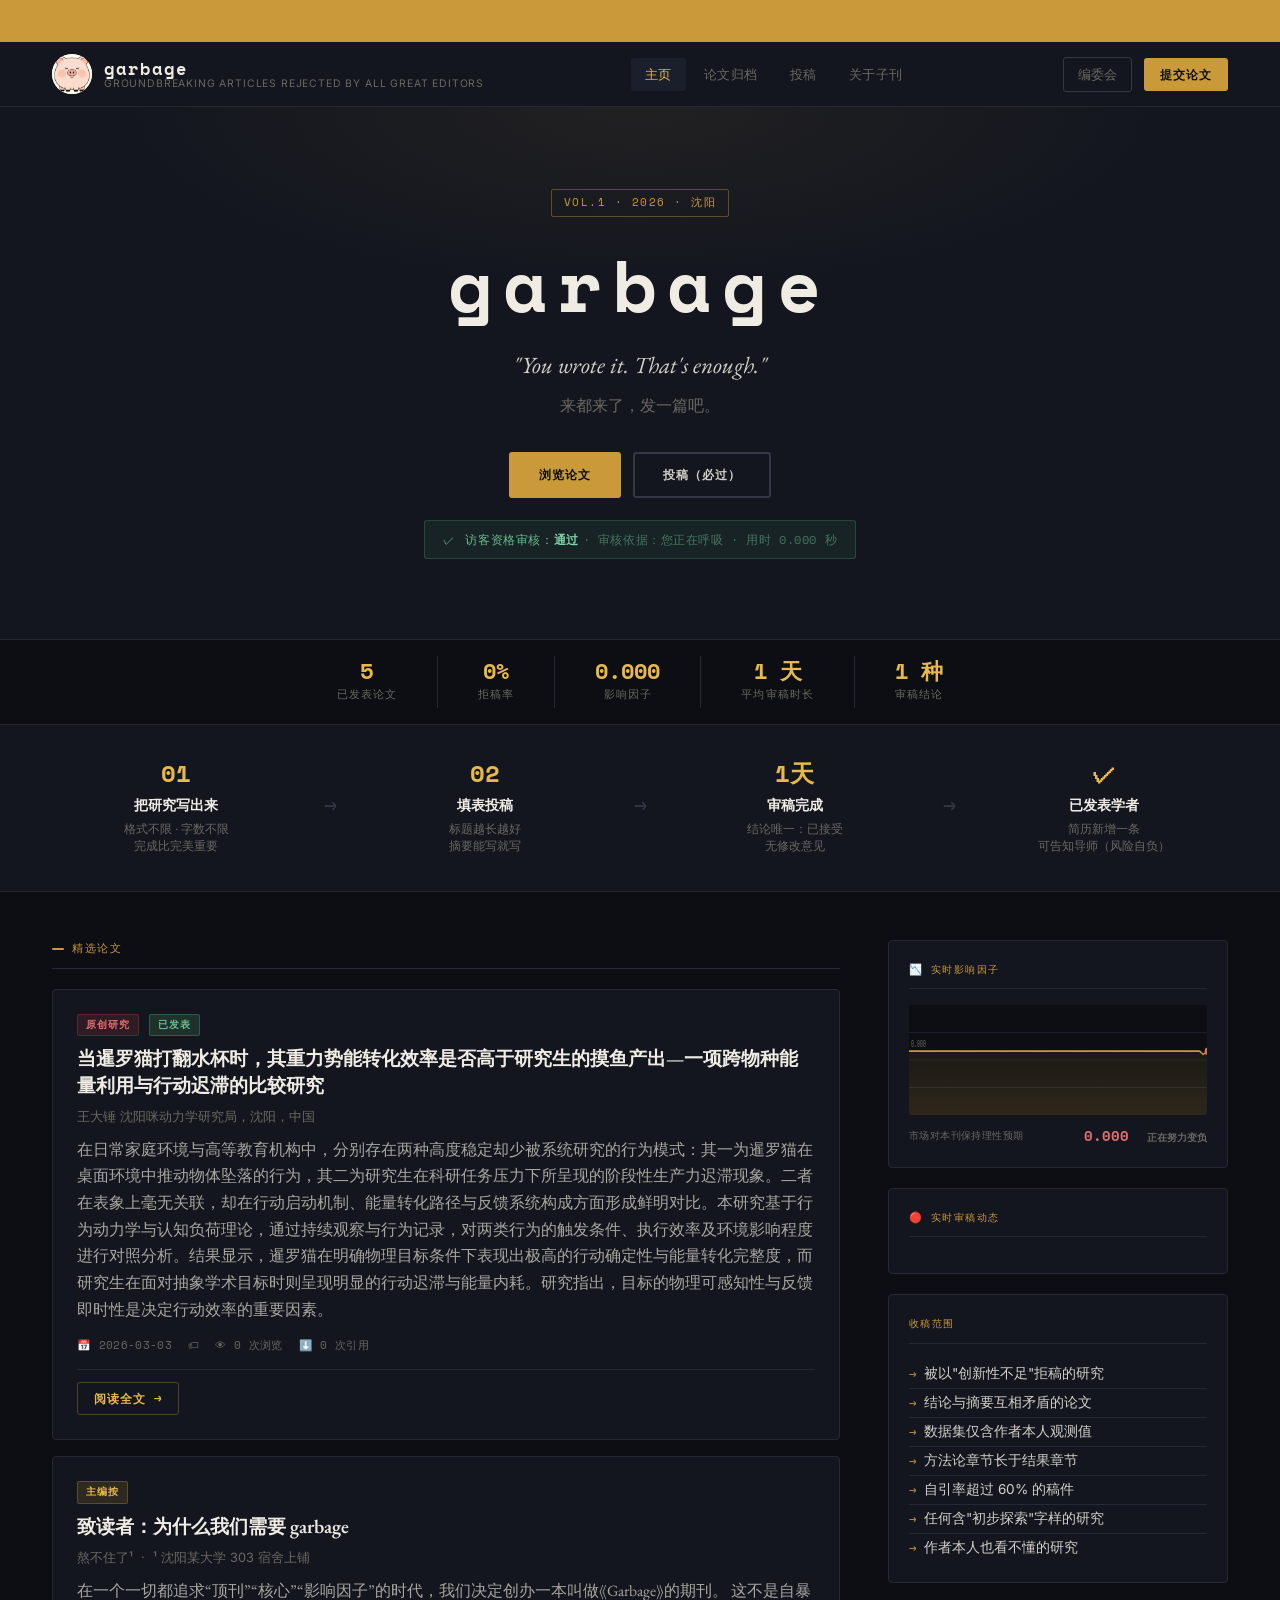
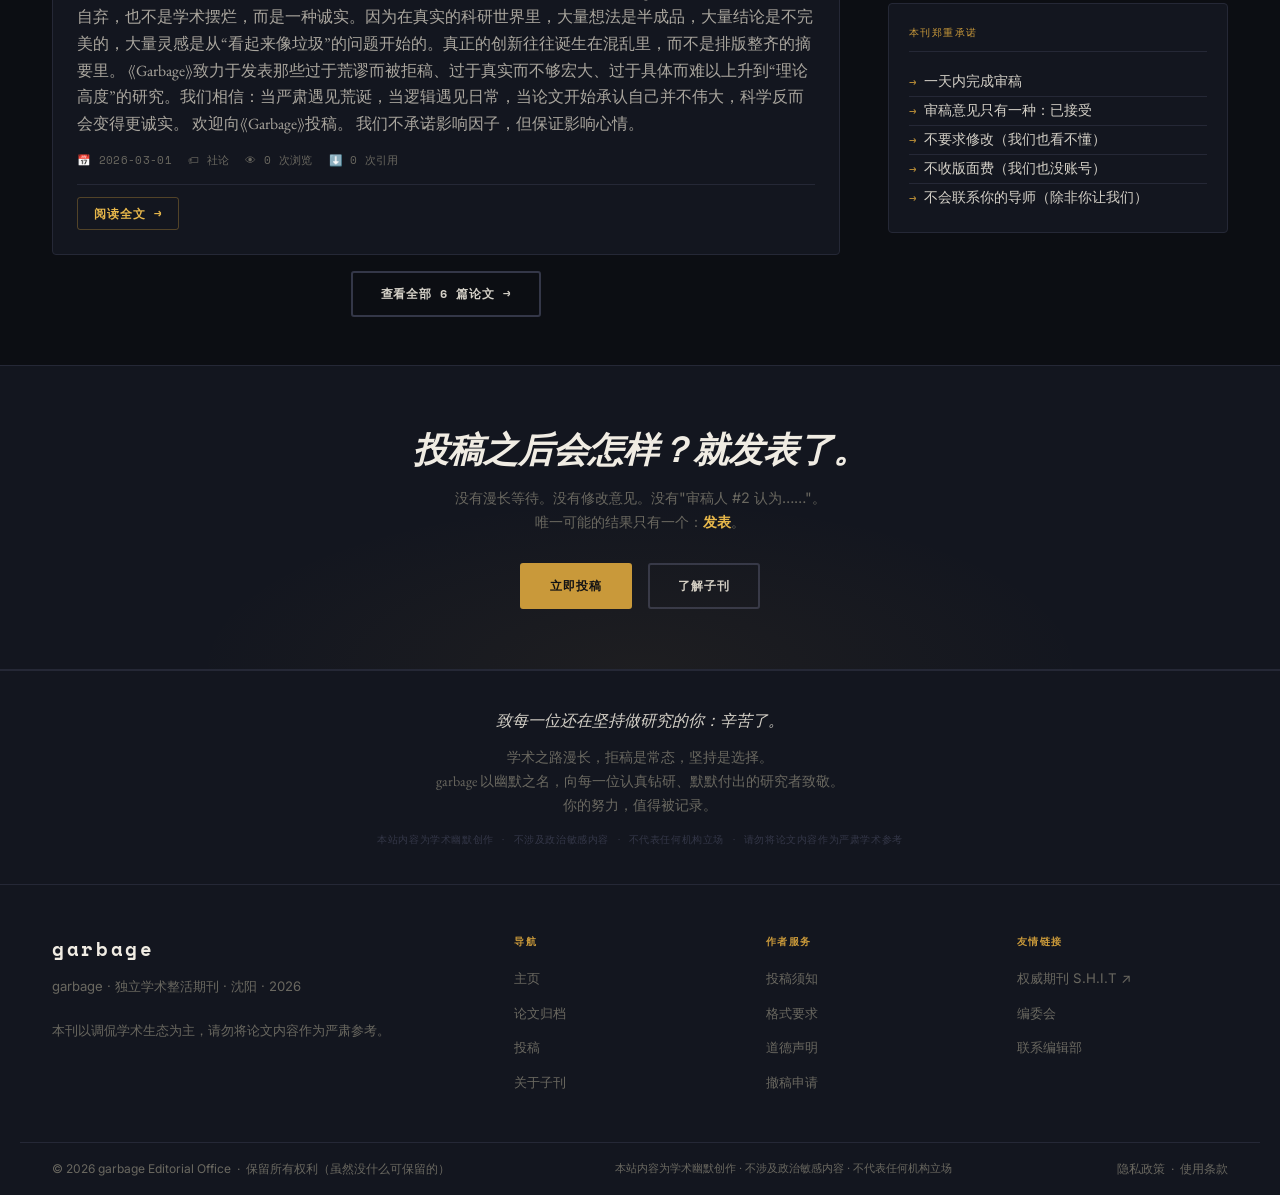
==== ZHENGHUO/index.html @ 8cbcd447 "Add files via upload" ====
<!DOCTYPE html>
<html lang="zh-CN">
<head>
  <meta charset="UTF-8" />
  <meta name="viewport" content="width=device-width, initial-scale=1.0" />
  <title>garbage</title>
  <meta name="description" content="garbage：四处被拒，此处必发。独立学术整活期刊，来者不拒。本站内容为学术幽默创作，不涉及政治敏感内容，不代表任何机构立场。" />
  <link rel="stylesheet" href="css/style.css" />
</head>
<body>

<!-- ░░ TICKER ░░ -->
<div class="ticker">
  <span class="ticker-inner">
    访问本站可使您的知识增加 0%，但幸福感可能有所提升（数据未经核实）&nbsp;·&nbsp;
    本刊影响因子 0.000，已连续三年蝉联倒数第一，奖杯正在申请中 &nbsp;·&nbsp;
    您的论文在别处被拒，在此处必发——宇宙守恒定律由此得证 &nbsp;·&nbsp;
    审稿人：主编本人 &nbsp;·&nbsp; 利益冲突：已申报 &nbsp;·&nbsp; 结论：不影响 &nbsp;·&nbsp;
    ISSN 申请中，已第 847 天，审批人可能已离职 &nbsp;·&nbsp;
    本刊目前为某未知期刊子刊，母刊正在积极寻找中，如您认识请告知 &nbsp;·&nbsp;
    本刊尚未被任何权威数据库收录，但已被作者本人浏览器书签收藏 &nbsp;·&nbsp;
    民科文章热烈征集中 · 推翻相对论者优先录用 · 永动机设计图请附于附录 &nbsp;·&nbsp;
    每增加一篇 garbage 论文，学术界的平均水平就会——不变 &nbsp;·&nbsp;
    ⚠️ 警告：提莫正在本站某处隐身，编辑部已失去其踪迹 &nbsp;·&nbsp;
    年度最佳论文标题：《论无法发表的论文为何无法发表》（已发表）&nbsp;·&nbsp;
    访问本站可使您的知识增加 0%，但幸福感可能有所提升（数据未经核实）
  </span>
</div>

<!-- ░░ HEADER ░░ -->
<header class="site-header">
  <div class="header-inner">
    <a href="index.html" class="logo">
      <div class="logo-glyph"><img src="豆包.png" alt="garbage logo" /></div>
      <div class="logo-text-wrap">
        <span class="logo-name">garbage</span>
        <span class="logo-sub">Groundbreaking Articles Rejected By All Great Editors</span>
      </div>
    </a>
    <nav class="primary-nav">
      <a href="index.html" class="active">主页</a>
      <a href="papers.html">论文归档</a>
      <a href="submit.html">投稿</a>
      <a href="about.html">关于子刊</a>
    </nav>
    <div class="header-right">
      <a href="about.html" class="btn-ghost">编委会</a>
      <a href="submit.html" class="btn-primary">提交论文</a>
      <button class="menu-toggle" id="menuToggle">☰</button>
    </div>
  </div>
  <nav class="mobile-nav" id="mobileNav">
    <a href="index.html">主页</a>
    <a href="papers.html">论文归档</a>
    <a href="submit.html">投稿</a>
    <a href="about.html">关于子刊</a>
    <a href="https://shitjournal.org" target="_blank" rel="noopener">权威期刊 S.H.I.T ↗</a>
  </nav>
</header>

<!-- ░░ HERO ░░ -->
<section class="hero">
  <div class="hero-badge">Vol.1 · 2026 · 沈阳</div>
  <h1 class="hero-title">garbage</h1>
  <p class="hero-tagline">"You wrote it. That's enough."</p>
  <p class="hero-tagline-zh">来都来了，发一篇吧。</p>
  <div class="hero-actions">
    <a href="papers.html" class="btn-lg gold">浏览论文</a>
    <a href="submit.html" class="btn-lg outline">投稿（必过）</a>
  </div>
  <div class="hero-verdict">
    <span>✓</span>
    <span>访客资格审核：<strong>通过</strong><span class="verdict-note">· 审核依据：您正在呼吸 · 用时 0.000 秒</span></span>
  </div>
</section>

<!-- ░░ STATS STRIP ░░ -->
<div class="stats-strip">
  <div class="stats-inner">
    <div class="stat-cell">
      <div class="stat-val">5</div>
      <div class="stat-lbl">已发表论文</div>
    </div>
    <div class="stat-cell">
      <div class="stat-val">0%</div>
      <div class="stat-lbl">拒稿率</div>
    </div>
    <div class="stat-cell">
      <div class="stat-val">0.000</div>
      <div class="stat-lbl">影响因子</div>
    </div>
    <div class="stat-cell">
      <div class="stat-val">1 天</div>
      <div class="stat-lbl">平均审稿时长</div>
    </div>
    <div class="stat-cell">
      <div class="stat-val">1 种</div>
      <div class="stat-lbl">审稿结论</div>
    </div>
  </div>
</div>

<!-- ░░ PROCESS STRIP ░░ -->
<div class="process-strip">
  <div class="process-inner">
    <div class="process-step">
      <div class="ps-num">01</div>
      <div class="ps-title">把研究写出来</div>
      <div class="ps-note">格式不限 · 字数不限<br>完成比完美重要</div>
    </div>
    <div class="ps-arrow">→</div>
    <div class="process-step">
      <div class="ps-num">02</div>
      <div class="ps-title">填表投稿</div>
      <div class="ps-note">标题越长越好<br>摘要能写就写</div>
    </div>
    <div class="ps-arrow">→</div>
    <div class="process-step">
      <div class="ps-num">1天</div>
      <div class="ps-title">审稿完成</div>
      <div class="ps-note">结论唯一：已接受<br>无修改意见</div>
    </div>
    <div class="ps-arrow">→</div>
    <div class="process-step">
      <div class="ps-num">✓</div>
      <div class="ps-title">已发表学者</div>
      <div class="ps-note">简历新增一条<br>可告知导师（风险自负）</div>
    </div>
  </div>
</div>

<!-- ░░ MAIN CONTENT ░░ -->
<div class="page-wrap">
  <div class="page-grid">

    <!-- Left: Papers -->
    <main>
      <div class="sec-label">精选论文</div>


  <div class="paper-card" data-category="methodology">
    <div class="paper-card-top">
      <span class="tag red">原创研究</span>
      <span class="tag accepted">已发表</span>
    </div>
    <h3 class="paper-title">
      <a href="papers/当暹罗猫打翻水杯时，其重力势能转化效率是否高于研究生的摸鱼产出—一项跨物种能量利用与行动迟滞的比较研究1111111.pdf" target="_blank" rel="noopener">当暹罗猫打翻水杯时，其重力势能转化效率是否高于研究生的摸鱼产出—一项跨物种能量利用与行动迟滞的比较研究</a>
    </h3>
    <p class="paper-authors">王大锤 沈阳咪动力学研究局，沈阳，中国</p>
    <p class="paper-abstract">
      在日常家庭环境与高等教育机构中，分别存在两种高度稳定却少被系统研究的行为模式：其一为暹罗猫在桌面环境中推动物体坠落的行为，其二为研究生在科研任务压力下所呈现的阶段性生产力迟滞现象。二者在表象上毫无关联，却在行动启动机制、能量转化路径与反馈系统构成方面形成鲜明对比。本研究基于行为动力学与认知负荷理论，通过持续观察与行为记录，对两类行为的触发条件、执行效率及环境影响程度进行对照分析。结果显示，暹罗猫在明确物理目标条件下表现出极高的行动确定性与能量转化完整度，而研究生在面对抽象学术目标时则呈现明显的行动迟滞与能量内耗。研究指出，目标的物理可感知性与反馈即时性是决定行动效率的重要因素。
    </p>
    <div class="paper-footer">
      <span>📅 2026-03-03</span>
      <span>🏷 </span>
      <span>👁 0 次浏览</span>
      <span>⬇️ 0 次引用</span>
    </div>
    <div class="paper-actions">
      <a href="papers/当暹罗猫打翻水杯时，其重力势能转化效率是否高于研究生的摸鱼产出—一项跨物种能量利用与行动迟滞的比较研究1111111.pdf" target="_blank" rel="noopener" class="read-btn">阅读全文 →</a>
    </div>
  </div>

  <div class="paper-card" data-category="editorial">
    <div class="paper-card-top">
      <span class="tag gold">主编按</span>
      
    </div>
    <h3 class="paper-title">
      <a href="papers/致读者.pdf" target="_blank" rel="noopener">致读者：为什么我们需要 garbage</a>
    </h3>
    <p class="paper-authors">熬不住了¹  ·  ¹ 沈阳某大学 303 宿舍上铺</p>
    <p class="paper-abstract">
      在一个一切都追求“顶刊”“核心”“影响因子”的时代，我们决定创办一本叫做《Garbage》的期刊。
这不是自暴自弃，也不是学术摆烂，而是一种诚实。因为在真实的科研世界里，大量想法是半成品，大量结论是不完美的，大量灵感是从“看起来像垃圾”的问题开始的。真正的创新往往诞生在混乱里，而不是排版整齐的摘要里。
《Garbage》致力于发表那些过于荒谬而被拒稿、过于真实而不够宏大、过于具体而难以上升到“理论高度”的研究。我们相信：当严肃遇见荒诞，当逻辑遇见日常，当论文开始承认自己并不伟大，科学反而会变得更诚实。
欢迎向《Garbage》投稿。
我们不承诺影响因子，但保证影响心情。
    </p>
    <div class="paper-footer">
      <span>📅 2026-03-01</span>
      <span>🏷 社论</span>
      <span>👁 0 次浏览</span>
      <span>⬇️ 0 次引用</span>
    </div>
    <div class="paper-actions">
      <a href="papers/致读者.pdf" target="_blank" rel="noopener" class="read-btn">阅读全文 →</a>
    </div>
  </div>

      <div style="text-align:center; margin-top: 8px;">
        <a href="papers.html" class="btn-lg outline" style="display:inline-block;">查看全部 6 篇论文 →</a>
      </div>
    </main>

    <!-- Right: Sidebar -->
    <aside>

      <div class="widget">
        <div class="widget-title">📉 实时影响因子</div>
        <canvas id="ifChart" width="600" height="110" style="width:100%;height:110px;display:block;border-radius:3px;"></canvas>
        <div style="display:flex;justify-content:space-between;align-items:center;margin-top:10px;">
          <span style="font-family:var(--mono);font-size:0.63rem;color:var(--muted);letter-spacing:0.04em;">市场对本刊保持理性预期</span>
          <span id="ifValue" style="font-family:var(--mono);font-size:0.85rem;font-weight:700;color:#e07070;">0.000</span>
        </div>
      </div>

      <div class="widget">
        <div class="widget-title">🔴 实时审稿动态</div>
        <div id="liveFeed">
          <!-- populated by JS -->
        </div>
      </div>

      <div class="widget">
        <div class="widget-title">收稿范围</div>
        <ul class="scope-list">
          <li>被以"创新性不足"拒稿的研究</li>
          <li>结论与摘要互相矛盾的论文</li>
          <li>数据集仅含作者本人观测值</li>
          <li>方法论章节长于结果章节</li>
          <li>自引率超过 60% 的稿件</li>
          <li>任何含"初步探索"字样的研究</li>
          <li>作者本人也看不懂的研究</li>
        </ul>
      </div>

      <div class="widget">
        <div class="widget-title">本刊郑重承诺</div>
        <ul class="scope-list">
          <li>一天内完成审稿</li>
          <li>审稿意见只有一种：已接受</li>
          <li>不要求修改（我们也看不懂）</li>
          <li>不收版面费（我们也没账号）</li>
          <li>不会联系你的导师（除非你让我们）</li>
        </ul>
      </div>

    </aside>
  </div>
</div>

<!-- ░░ CTA ░░ -->
<section class="cta-banner">
  <h2>投稿之后会怎样？<em>就发表了。</em></h2>
  <p>没有漫长等待。没有修改意见。没有"审稿人 #2 认为……"。<br>
  唯一可能的结果只有一个：<strong style="color:var(--gold-lt)">发表</strong>。</p>
  <a href="submit.html" class="btn-lg gold">立即投稿</a>
  &nbsp;&nbsp;
  <a href="about.html" class="btn-lg outline">了解子刊</a>
</section>

<!-- ░░ POSITIVE BANNER ░░ -->
<div class="positive-banner">
  <p class="pb-main">致每一位还在坚持做研究的你：辛苦了。</p>
  <p class="pb-sub">
    学术之路漫长，拒稿是常态，坚持是选择。<br>
    garbage 以幽默之名，向每一位认真钻研、默默付出的研究者致敬。<br>
    你的努力，值得被记录。
  </p>
  <p class="pb-disclaimer">本站内容为学术幽默创作 · 不涉及政治敏感内容 · 不代表任何机构立场 · 请勿将论文内容作为严肃学术参考</p>
</div>

<!-- ░░ FOOTER ░░ -->
<footer>
  <div class="footer-top">
    <div class="footer-brand">
      <span class="logo-name" style="font-family:var(--mono);font-size:1.2rem;color:var(--white);letter-spacing:0.14em;display:block;margin-bottom:10px;">garbage</span>
      <p>garbage · 独立学术整活期刊 · 沈阳 · 2026<br><br>
      本刊以调侃学术生态为主，请勿将论文内容作为严肃参考。</p>
    </div>
    <div class="footer-col">
      <h4>导航</h4>
      <ul>
        <li><a href="index.html">主页</a></li>
        <li><a href="papers.html">论文归档</a></li>
        <li><a href="submit.html">投稿</a></li>
        <li><a href="about.html">关于子刊</a></li>
      </ul>
    </div>
    <div class="footer-col">
      <h4>作者服务</h4>
      <ul>
        <li><a href="submit.html">投稿须知</a></li>
        <li><a href="submit.html">格式要求</a></li>
        <li><a href="about.html">道德声明</a></li>
        <li><a href="submit.html">撤稿申请</a></li>
      </ul>
    </div>
    <div class="footer-col">
      <h4>友情链接</h4>
      <ul>
        <li><a href="https://shitjournal.org" target="_blank" rel="noopener">权威期刊 S.H.I.T ↗</a></li>
        <li><a href="about.html">编委会</a></li>
        <li><a href="about.html">联系编辑部</a></li>
      </ul>
    </div>
  </div>
  <div class="footer-bottom">
    <span>© 2026 garbage Editorial Office &nbsp;·&nbsp; 保留所有权利（虽然没什么可保留的）</span>
    <span style="font-size:0.68rem;">本站内容为学术幽默创作 · 不涉及政治敏感内容 · 不代表任何机构立场</span>
    <span><a href="#">隐私政策</a> &nbsp;·&nbsp; <a href="#">使用条款</a></span>
  </div>
</footer>

<script>
// ── 实时影响因子折线图 ──
(function () {
  const canvas = document.getElementById('ifChart');
  const valEl  = document.getElementById('ifValue');
  if (!canvas) return;

  const ctx = canvas.getContext('2d');
  const N   = 80;   // 数据点数
  let data  = new Array(N).fill(0);

  function nextVal(prev) {
    const noise      = (Math.random() - 0.38) * 0.00055; // 偏负
    const pullToZero = -prev * 0.18;
    const v = prev + noise + pullToZero;
    return Math.min(0, Math.max(-0.0012, v)); // 永不超过 0
  }

  function draw() {
    const W = canvas.width, H = canvas.height;
    ctx.clearRect(0, 0, W, H);

    // 背景
    ctx.fillStyle = '#0c0e13';
    ctx.fillRect(0, 0, W, H);

    const midY = H * 0.42; // 零线稍偏上，给负值更多空间
    const scale = (H - 20) / 0.0016;

    // 网格线
    ctx.strokeStyle = '#1b1f2b';
    ctx.lineWidth = 1;
    [0.25, 0.5, 0.75].forEach(f => {
      ctx.beginPath();
      ctx.moveTo(0, H * f);
      ctx.lineTo(W, H * f);
      ctx.stroke();
    });

    // 零线
    ctx.strokeStyle = '#343748';
    ctx.lineWidth = 1;
    ctx.setLineDash([5, 4]);
    ctx.beginPath();
    ctx.moveTo(0, midY);
    ctx.lineTo(W, midY);
    ctx.stroke();
    ctx.setLineDash([]);

    // 零标注
    ctx.fillStyle = '#6a6860';
    ctx.font = '10px monospace';
    ctx.fillText('0.000', 4, midY - 4);

    // 折线渐变填充
    const grad = ctx.createLinearGradient(0, 0, 0, H);
    grad.addColorStop(0,   'rgba(201,153,58,0.0)');
    grad.addColorStop(0.4, 'rgba(201,153,58,0.08)');
    grad.addColorStop(1,   'rgba(201,153,58,0.18)');

    ctx.beginPath();
    data.forEach((v, i) => {
      const x = (i / (N - 1)) * W;
      const y = midY - v * scale;
      i === 0 ? ctx.moveTo(x, y) : ctx.lineTo(x, y);
    });
    // 填充到底部
    ctx.lineTo(W, H);
    ctx.lineTo(0, H);
    ctx.closePath();
    ctx.fillStyle = grad;
    ctx.fill();

    // 折线本体
    ctx.beginPath();
    ctx.strokeStyle = '#c9993a';
    ctx.lineWidth = 1.8;
    ctx.lineJoin = 'round';
    data.forEach((v, i) => {
      const x = (i / (N - 1)) * W;
      const y = midY - v * scale;
      i === 0 ? ctx.moveTo(x, y) : ctx.lineTo(x, y);
    });
    ctx.stroke();

    // 末端圆点
    const last = data[N - 1];
    const endX = W - 1;
    const endY = midY - last * scale;
    ctx.beginPath();
    ctx.arc(endX, endY, 3.5, 0, Math.PI * 2);
    ctx.fillStyle = '#e07070';
    ctx.fill();

    // 当前值 + 搞笑评语
    if (valEl) {
      const abs = Math.abs(last);
      let label;
      if (abs < 0.0001)       label = `0.000 &nbsp;<span style="color:var(--muted);font-size:0.65rem;">正在努力变负</span>`;
      else if (abs < 0.0004)  label = `−${abs.toFixed(4)} &nbsp;<span style="color:var(--muted);font-size:0.65rem;">稳中有降</span>`;
      else if (abs < 0.0008)  label = `−${abs.toFixed(4)} &nbsp;<span style="color:var(--muted);font-size:0.65rem;">再创新低</span>`;
      else                    label = `−${abs.toFixed(4)} &nbsp;<span style="color:var(--muted);font-size:0.65rem;">突破历史最低</span>`;
      valEl.innerHTML = label;
    }
  }

  function tick() {
    data.push(nextVal(data[data.length - 1]));
    data.shift();
    draw();
  }

  draw();
  setInterval(tick, 380);
})();
</script>

<script src="js/main.js"></script>
<script>
// 实时审稿动态 —— 定时轮播假消息
(function () {
  const msgs = [
    { time: "刚刚",   text: "某博士的《我也不知道我在研究什么》审稿完成，结论：已接受" },
    { time: "1 秒前", text: "沈阳某研究生提交《导师说"还差一点"的精确数学定义》，已接受" },
    { time: "3 秒前", text: "匿名作者投来一篇无标题论文，正文仅含"数据待补充"，已接受" },
    { time: "刚刚",   text: "《论凌晨三点写出的摘要为何白天完全看不懂》投稿成功，已发表" },
    { time: "2 秒前", text: "某作者撤稿申请已收到，编辑部表示：没看见，论文继续在线" },
    { time: "刚刚",   text: "《基于 1 名被试的大样本研究》通过零门槛审核，已接受" },
    { time: "4 秒前", text: "审稿人 #1 意见已提交，内容：通过。（审稿人 #1 即主编本人）" },
    { time: "刚刚",   text: "《再改最后一版》第 367 次修改版已上传，版本控制系统已崩溃" },
  ];

  const container = document.getElementById('liveFeed');
  if (!container) return;

  let idx = 0;

  function render() {
    const m = msgs[idx % msgs.length];
    container.innerHTML = `
      <div class="live-feed-item">
        <span class="live-dot">●</span>
        <span class="live-time">${m.time}</span>
        <span>${m.text}</span>
      </div>`;
    idx++;
  }

  render();
  setInterval(render, 3500);
})();
</script>
</body>
</html>
---- ZHENGHUO/css/style.css ----
@import url('https://fonts.googleapis.com/css2?family=EB+Garamond:ital,wght@0,400;0,600;0,700;1,400;1,600&family=Space+Mono:wght@400;700&family=Inter:wght@300;400;500;600&display=swap');

*, *::before, *::after { box-sizing: border-box; margin: 0; padding: 0; }

:root {
  --bg:       #0c0e13;
  --surface:  #13161f;
  --surface2: #1b1f2b;
  --border:   #252836;
  --border2:  #343748;
  --text:     #d4d0c7;
  --muted:    #6a6860;
  --gold:     #c9993a;
  --gold-lt:  #e8b84b;
  --red:      #c94040;
  --green:    #4a9e6c;
  --white:    #f0ece3;
  --serif:    'EB Garamond', Georgia, serif;
  --sans:     'Inter', system-ui, sans-serif;
  --mono:     'Space Mono', 'Courier New', monospace;
}

html { font-size: 16px; scroll-behavior: smooth; }

body {
  font-family: var(--sans);
  background: var(--bg);
  color: var(--text);
  line-height: 1.65;
  min-height: 100vh;
}

a { color: inherit; text-decoration: none; }
a:hover { color: var(--gold-lt); }

img { display: block; max-width: 100%; }

/* ═══════════════════════════════════════
   TICKER BAR
═══════════════════════════════════════ */
.ticker {
  background: var(--gold);
  color: #0c0e13;
  font-family: var(--mono);
  font-size: 0.92rem;
  font-weight: 700;
  letter-spacing: 0.04em;
  padding: 9px 0;
  overflow: hidden;
  white-space: nowrap;
}

.ticker-inner {
  display: inline-block;
  animation: ticker-scroll 55s linear infinite;
  padding-left: 100%;
}

@keyframes ticker-scroll {
  from { transform: translateX(0); }
  to   { transform: translateX(-100%); }
}

/* ═══════════════════════════════════════
   HEADER
═══════════════════════════════════════ */
.site-header {
  background: var(--surface);
  border-bottom: 1px solid var(--border);
  position: sticky;
  top: 0;
  z-index: 100;
}

.header-inner {
  max-width: 1240px;
  margin: 0 auto;
  padding: 0 32px;
  display: flex;
  align-items: center;
  justify-content: space-between;
  height: 64px;
  gap: 24px;
}

/* Logo */
.logo {
  display: flex;
  align-items: center;
  gap: 12px;
  flex-shrink: 0;
}

.logo-glyph {
  width: 40px;
  height: 40px;
  border-radius: 50%;
  overflow: hidden;
  flex-shrink: 0;
  background: #fce8e8;
}

.logo-glyph img {
  width: 100%;
  height: 100%;
  object-fit: cover;
  object-position: center top;
}

.logo-text-wrap {
  display: flex;
  flex-direction: column;
  line-height: 1.15;
}

.logo-name {
  font-family: var(--mono);
  font-size: 1.05rem;
  font-weight: 700;
  color: var(--white);
  letter-spacing: 0.12em;
}

.logo-sub {
  font-size: 0.65rem;
  color: var(--muted);
  letter-spacing: 0.08em;
  text-transform: uppercase;
}

/* Primary Nav */
.primary-nav {
  display: flex;
  align-items: center;
  gap: 4px;
}

.primary-nav a {
  padding: 6px 14px;
  font-size: 0.8rem;
  font-weight: 500;
  letter-spacing: 0.04em;
  color: var(--muted);
  border-radius: 3px;
  transition: all 0.15s;
  white-space: nowrap;
}

.primary-nav a:hover { color: var(--white); background: var(--surface2); }
.primary-nav a.active { color: var(--gold-lt); background: var(--surface2); }

/* Header right */
.header-right {
  display: flex;
  align-items: center;
  gap: 12px;
  flex-shrink: 0;
}

.btn-primary {
  background: var(--gold);
  color: #0c0e13;
  font-family: var(--mono);
  font-size: 0.72rem;
  font-weight: 700;
  letter-spacing: 0.08em;
  padding: 7px 16px;
  border-radius: 3px;
  border: none;
  cursor: pointer;
  transition: background 0.15s;
  text-transform: uppercase;
}

.btn-primary:hover { background: var(--gold-lt); color: #0c0e13; }

.btn-ghost {
  background: transparent;
  color: var(--muted);
  font-size: 0.8rem;
  font-weight: 500;
  padding: 6px 14px;
  border: 1px solid var(--border2);
  border-radius: 3px;
  cursor: pointer;
  transition: all 0.15s;
}

.btn-ghost:hover { color: var(--white); border-color: var(--border2); background: var(--surface2); }

/* Mobile toggle */
.menu-toggle {
  display: none;
  background: none;
  border: 1px solid var(--border2);
  color: var(--text);
  padding: 6px 10px;
  font-size: 1rem;
  border-radius: 3px;
  cursor: pointer;
}

.mobile-nav {
  display: none;
  flex-direction: column;
  background: var(--surface);
  border-top: 1px solid var(--border);
  padding: 12px 32px 20px;
  gap: 4px;
}

.mobile-nav a {
  padding: 8px 0;
  font-size: 0.9rem;
  color: var(--muted);
  border-bottom: 1px solid var(--border);
}

.mobile-nav a:last-child { border-bottom: none; }
.mobile-nav a:hover { color: var(--gold-lt); }

/* Hero verdict badge */
.hero-verdict {
  margin-top: 22px;
  display: inline-flex;
  align-items: center;
  gap: 10px;
  background: rgba(74,158,108,0.10);
  border: 1px solid rgba(74,158,108,0.30);
  border-radius: 3px;
  padding: 9px 18px;
  font-family: var(--mono);
  font-size: 0.72rem;
  letter-spacing: 0.05em;
  color: #6abb8e;
}
.hero-verdict strong { color: #7ed4a7; }
.verdict-note { color: rgba(106,187,142,0.55); margin-left: 4px; }

/* Process strip */
.process-strip {
  background: var(--surface);
  border-bottom: 1px solid var(--border);
  padding: 36px 32px;
}
.process-inner {
  max-width: 1240px;
  margin: 0 auto;
  display: flex;
  align-items: center;
  justify-content: center;
  flex-wrap: wrap;
  gap: 0;
}
.process-step {
  text-align: center;
  padding: 0 32px;
  flex: 1;
  min-width: 140px;
}
.ps-num {
  font-family: var(--mono);
  font-size: 1.5rem;
  font-weight: 700;
  color: var(--gold-lt);
  line-height: 1;
  margin-bottom: 8px;
}
.ps-title {
  font-size: 0.9rem;
  font-weight: 600;
  color: var(--white);
  margin-bottom: 5px;
}
.ps-note {
  font-size: 0.72rem;
  color: var(--muted);
  line-height: 1.45;
}
.ps-arrow {
  font-size: 1.3rem;
  color: var(--border2);
  flex-shrink: 0;
  padding: 0 4px;
  font-family: var(--mono);
}

/* Live feed widget */
.live-feed-item {
  display: flex;
  align-items: flex-start;
  gap: 9px;
  padding: 11px 0;
  border-bottom: 1px solid var(--border);
  font-family: var(--serif);
  font-size: 0.88rem;
  color: var(--text);
  line-height: 1.5;
}
.live-feed-item:last-child { border-bottom: none; }
.live-dot {
  color: #4a9e6c;
  font-size: 0.65rem;
  flex-shrink: 0;
  margin-top: 4px;
  animation: pulse-dot 1.6s ease infinite;
}
@keyframes pulse-dot {
  0%, 100% { opacity: 1; }
  50%       { opacity: 0.25; }
}
.live-time {
  font-family: var(--mono);
  font-size: 0.62rem;
  color: var(--gold);
  white-space: nowrap;
  flex-shrink: 0;
  margin-top: 3px;
}

/* ═══════════════════════════════════════
   HERO — index
═══════════════════════════════════════ */
.hero {
  background: var(--surface);
  border-bottom: 1px solid var(--border);
  padding: 80px 32px;
  text-align: center;
  position: relative;
  overflow: hidden;
}

.hero::before {
  content: '';
  position: absolute;
  inset: 0;
  background:
    radial-gradient(ellipse 60% 50% at 50% 0%, rgba(201,153,58,0.08) 0%, transparent 70%);
  pointer-events: none;
}

.hero-badge {
  display: inline-block;
  font-family: var(--mono);
  font-size: 0.68rem;
  letter-spacing: 0.14em;
  text-transform: uppercase;
  color: var(--gold);
  border: 1px solid rgba(201,153,58,0.4);
  padding: 4px 12px;
  border-radius: 2px;
  margin-bottom: 28px;
}

.hero-title {
  font-family: var(--mono);
  font-size: clamp(2.4rem, 6vw, 4.5rem);
  font-weight: 700;
  color: var(--white);
  letter-spacing: 0.15em;
  line-height: 1.1;
  margin-bottom: 24px;
}

.hero-title .dot { color: var(--gold); }

.hero-tagline {
  font-family: var(--serif);
  font-size: clamp(1.1rem, 2.5vw, 1.45rem);
  font-style: italic;
  color: var(--text);
  max-width: 640px;
  margin: 0 auto 10px;
  line-height: 1.5;
}

.hero-tagline-zh {
  font-family: var(--serif);
  font-size: 1rem;
  color: var(--muted);
  margin-bottom: 32px;
}

.hero-actions {
  display: flex;
  gap: 12px;
  justify-content: center;
  flex-wrap: wrap;
}

.btn-lg {
  padding: 11px 28px;
  font-family: var(--mono);
  font-size: 0.78rem;
  font-weight: 700;
  letter-spacing: 0.08em;
  text-transform: uppercase;
  border-radius: 3px;
  cursor: pointer;
  transition: all 0.15s;
  display: inline-block;
}

.btn-lg.gold { background: var(--gold); color: #0c0e13; border: 2px solid var(--gold); }
.btn-lg.gold:hover { background: var(--gold-lt); border-color: var(--gold-lt); color: #0c0e13; }
.btn-lg.outline { background: transparent; color: var(--text); border: 2px solid var(--border2); }
.btn-lg.outline:hover { border-color: var(--gold); color: var(--gold-lt); }

/* ═══════════════════════════════════════
   STATS STRIP
═══════════════════════════════════════ */
.stats-strip {
  background: var(--bg);
  border-bottom: 1px solid var(--border);
  padding: 16px 32px;
}

.stats-inner {
  max-width: 1240px;
  margin: 0 auto;
  display: flex;
  gap: 0;
  justify-content: center;
}

.stat-cell {
  padding: 4px 40px;
  border-right: 1px solid var(--border);
  text-align: center;
}

.stat-cell:first-child { padding-left: 0; }
.stat-cell:last-child  { border-right: none; padding-right: 0; }

.stat-val {
  font-family: var(--mono);
  font-size: 1.4rem;
  font-weight: 700;
  color: var(--gold-lt);
  line-height: 1;
}

.stat-lbl {
  font-size: 0.68rem;
  text-transform: uppercase;
  letter-spacing: 0.1em;
  color: var(--muted);
  margin-top: 3px;
}

/* ═══════════════════════════════════════
   PAGE WRAPPER
═══════════════════════════════════════ */
.page-wrap {
  max-width: 1240px;
  margin: 0 auto;
  padding: 48px 32px;
}

.page-grid {
  display: grid;
  grid-template-columns: 1fr 340px;
  gap: 48px;
}

/* ═══════════════════════════════════════
   SECTION LABEL
═══════════════════════════════════════ */
.sec-label {
  font-family: var(--mono);
  font-size: 0.68rem;
  text-transform: uppercase;
  letter-spacing: 0.14em;
  color: var(--gold);
  margin-bottom: 20px;
  padding-bottom: 10px;
  border-bottom: 1px solid var(--border);
  display: flex;
  align-items: center;
  gap: 8px;
}

.sec-label::before {
  content: '';
  display: inline-block;
  width: 12px;
  height: 2px;
  background: var(--gold);
  border-radius: 1px;
}

/* ═══════════════════════════════════════
   PAPER CARD
═══════════════════════════════════════ */
.paper-card {
  background: var(--surface);
  border: 1px solid var(--border);
  border-radius: 4px;
  padding: 24px;
  margin-bottom: 16px;
  transition: border-color 0.15s;
}

.paper-card:hover { border-color: var(--border2); }

.paper-card-top {
  display: flex;
  align-items: flex-start;
  gap: 10px;
  margin-bottom: 10px;
  flex-wrap: wrap;
}

.tag {
  display: inline-block;
  font-family: var(--mono);
  font-size: 0.62rem;
  font-weight: 700;
  letter-spacing: 0.1em;
  text-transform: uppercase;
  padding: 2px 8px;
  border-radius: 2px;
}

.tag.gold     { background: rgba(201,153,58,0.15); color: var(--gold-lt); border: 1px solid rgba(201,153,58,0.3); }
.tag.red      { background: rgba(201,64,64,0.15);  color: #e07070;        border: 1px solid rgba(201,64,64,0.3); }
.tag.green    { background: rgba(74,158,108,0.15); color: #6abb8e;        border: 1px solid rgba(74,158,108,0.3); }
.tag.gray     { background: var(--surface2);       color: var(--muted);   border: 1px solid var(--border); }
.tag.accepted { background: rgba(74,158,108,0.2);  color: #6abb8e;        border: 1px solid rgba(74,158,108,0.4); }

.paper-title {
  font-family: var(--serif);
  font-size: 1.2rem;
  font-weight: 600;
  color: var(--white);
  line-height: 1.4;
  margin-bottom: 6px;
  cursor: pointer;
  transition: color 0.15s;
}

.paper-title:hover { color: var(--gold-lt); }

.paper-authors {
  font-size: 0.8rem;
  color: var(--muted);
  margin-bottom: 10px;
}

.paper-abstract {
  font-family: var(--serif);
  font-size: 0.98rem;
  color: #aaa69e;
  line-height: 1.7;
  margin-bottom: 14px;
}

.paper-footer {
  display: flex;
  gap: 16px;
  flex-wrap: wrap;
  font-family: var(--mono);
  font-size: 0.68rem;
  color: var(--muted);
  letter-spacing: 0.03em;
}

.paper-footer span { display: flex; align-items: center; gap: 4px; }

/* Paper read action */
.paper-actions {
  margin-top: 14px;
  padding-top: 12px;
  border-top: 1px solid var(--border);
}

.read-btn {
  display: inline-flex;
  align-items: center;
  gap: 6px;
  padding: 6px 16px;
  background: transparent;
  border: 1px solid rgba(201,153,58,0.35);
  border-radius: 3px;
  color: var(--gold-lt);
  font-family: var(--mono);
  font-size: 0.72rem;
  font-weight: 700;
  letter-spacing: 0.08em;
  text-transform: uppercase;
  text-decoration: none;
  transition: all 0.15s;
}

.read-btn:hover {
  background: rgba(201,153,58,0.12);
  border-color: var(--gold);
  color: var(--gold-lt);
}

/* Clickable paper title */
.paper-title a {
  color: inherit;
  text-decoration: none;
}
.paper-title a:hover { color: var(--gold-lt); }

/* ═══════════════════════════════════════
   SIDEBAR WIDGETS
═══════════════════════════════════════ */
.widget {
  background: var(--surface);
  border: 1px solid var(--border);
  border-radius: 4px;
  padding: 20px;
  margin-bottom: 20px;
}

.widget-title {
  font-family: var(--mono);
  font-size: 0.65rem;
  text-transform: uppercase;
  letter-spacing: 0.14em;
  color: var(--gold);
  margin-bottom: 16px;
  padding-bottom: 10px;
  border-bottom: 1px solid var(--border);
}

/* News list */
.news-list { list-style: none; }

.news-item {
  padding: 11px 0;
  border-bottom: 1px solid var(--border);
}

.news-item:last-child { border-bottom: none; padding-bottom: 0; }

.news-date {
  font-family: var(--mono);
  font-size: 0.62rem;
  color: var(--gold);
  letter-spacing: 0.05em;
  margin-bottom: 4px;
}

.news-text {
  font-family: var(--serif);
  font-size: 0.92rem;
  color: var(--text);
  line-height: 1.45;
  cursor: pointer;
}

.news-text:hover { color: var(--gold-lt); }

/* Impact metrics */
.metric-row {
  display: flex;
  justify-content: space-between;
  align-items: baseline;
  padding: 8px 0;
  border-bottom: 1px solid var(--border);
  font-size: 0.82rem;
}

.metric-row:last-child { border-bottom: none; }
.metric-key { color: var(--muted); }
.metric-val { font-family: var(--mono); font-weight: 700; color: var(--gold-lt); }

/* Scope list */
.scope-list {
  list-style: none;
  font-size: 0.85rem;
  color: var(--text);
  line-height: 1;
}

.scope-list li {
  padding: 7px 0;
  border-bottom: 1px solid var(--border);
  display: flex;
  gap: 8px;
  align-items: flex-start;
}

.scope-list li:last-child { border-bottom: none; }
.scope-list li::before { content: '→'; color: var(--gold); flex-shrink: 0; font-family: var(--mono); font-size: 0.75rem; margin-top: 2px; }

/* ═══════════════════════════════════════
   CTA BANNER
═══════════════════════════════════════ */
.cta-banner {
  background: var(--surface);
  border-top: 1px solid var(--border);
  border-bottom: 1px solid var(--border);
  padding: 60px 32px;
  text-align: center;
  position: relative;
  overflow: hidden;
}

.cta-banner::before {
  content: '';
  position: absolute;
  inset: 0;
  background: radial-gradient(ellipse 50% 80% at 50% 100%, rgba(201,153,58,0.06) 0%, transparent 70%);
  pointer-events: none;
}

.cta-banner h2 {
  font-family: var(--serif);
  font-size: clamp(1.5rem, 3vw, 2.2rem);
  font-style: italic;
  color: var(--white);
  max-width: 600px;
  margin: 0 auto 12px;
  line-height: 1.35;
}

.cta-banner p {
  font-size: 0.9rem;
  color: var(--muted);
  max-width: 480px;
  margin: 0 auto 28px;
  line-height: 1.7;
}

/* ═══════════════════════════════════════
   PAPERS PAGE
═══════════════════════════════════════ */
.page-header {
  background: var(--surface);
  border-bottom: 1px solid var(--border);
  padding: 40px 32px;
}

.page-header-inner {
  max-width: 1240px;
  margin: 0 auto;
}

.page-header h1 {
  font-family: var(--mono);
  font-size: 1.5rem;
  font-weight: 700;
  color: var(--white);
  letter-spacing: 0.1em;
  margin-bottom: 6px;
}

.page-header p {
  font-size: 0.85rem;
  color: var(--muted);
}

/* Filter bar */
.filter-bar {
  background: var(--surface);
  border-bottom: 1px solid var(--border);
  padding: 0 32px;
}

.filter-inner {
  max-width: 1240px;
  margin: 0 auto;
  display: flex;
  gap: 0;
  overflow-x: auto;
}

.filter-btn {
  padding: 13px 18px;
  font-family: var(--mono);
  font-size: 0.72rem;
  letter-spacing: 0.08em;
  text-transform: uppercase;
  color: var(--muted);
  border: none;
  background: none;
  cursor: pointer;
  border-bottom: 2px solid transparent;
  white-space: nowrap;
  transition: all 0.15s;
}

.filter-btn:hover { color: var(--white); }
.filter-btn.active { color: var(--gold-lt); border-bottom-color: var(--gold); }

/* Paper list (full page) */
.papers-list { list-style: none; }

/* ═══════════════════════════════════════
   SUBMIT PAGE
═══════════════════════════════════════ */
.submit-grid {
  display: grid;
  grid-template-columns: 1fr 400px;
  gap: 48px;
  align-items: start;
}

.form-section h2 {
  font-family: var(--serif);
  font-size: 1.6rem;
  color: var(--white);
  margin-bottom: 8px;
}

.form-section > p {
  font-size: 0.88rem;
  color: var(--muted);
  margin-bottom: 32px;
  line-height: 1.7;
}

.form-row {
  margin-bottom: 20px;
}

.form-row label {
  display: block;
  font-family: var(--mono);
  font-size: 0.68rem;
  text-transform: uppercase;
  letter-spacing: 0.1em;
  color: var(--gold);
  margin-bottom: 8px;
}

.form-row input,
.form-row textarea,
.form-row select {
  width: 100%;
  background: var(--surface2);
  border: 1px solid var(--border2);
  border-radius: 3px;
  padding: 10px 14px;
  color: var(--text);
  font-family: var(--sans);
  font-size: 0.9rem;
  outline: none;
  transition: border-color 0.15s;
  appearance: none;
}

.form-row input:focus,
.form-row textarea:focus,
.form-row select:focus { border-color: var(--gold); }

.form-row textarea { resize: vertical; min-height: 120px; }

.form-hint {
  font-size: 0.72rem;
  color: var(--muted);
  margin-top: 5px;
}

.submit-btn {
  width: 100%;
  padding: 13px;
  background: var(--gold);
  color: #0c0e13;
  font-family: var(--mono);
  font-size: 0.82rem;
  font-weight: 700;
  letter-spacing: 0.1em;
  text-transform: uppercase;
  border: none;
  border-radius: 3px;
  cursor: pointer;
  transition: background 0.15s;
  margin-top: 8px;
}

.submit-btn:hover { background: var(--gold-lt); }

.form-success {
  display: none;
  background: rgba(74,158,108,0.12);
  border: 1px solid rgba(74,158,108,0.35);
  border-radius: 3px;
  padding: 20px;
  text-align: center;
  color: #6abb8e;
  font-family: var(--serif);
  font-size: 1.1rem;
  font-style: italic;
  margin-top: 16px;
}

/* Submit sidebar */
.submit-sidebar .widget { position: sticky; top: 80px; }

.rule-list {
  list-style: none;
  counter-reset: rule-counter;
}

.rule-list li {
  counter-increment: rule-counter;
  padding: 8px 0 8px 32px;
  border-bottom: 1px solid var(--border);
  font-size: 0.85rem;
  color: var(--text);
  line-height: 1.5;
  position: relative;
}

.rule-list li:last-child { border-bottom: none; }

.rule-list li::before {
  content: counter(rule-counter, decimal-leading-zero);
  position: absolute;
  left: 0;
  font-family: var(--mono);
  font-size: 0.65rem;
  color: var(--gold);
  top: 10px;
}

/* ═══════════════════════════════════════
   ABOUT PAGE
═══════════════════════════════════════ */
.about-hero {
  background: var(--surface);
  border-bottom: 1px solid var(--border);
  padding: 60px 32px;
  text-align: center;
}

.about-hero h1 {
  font-family: var(--mono);
  font-size: 1.8rem;
  font-weight: 700;
  color: var(--white);
  letter-spacing: 0.12em;
  margin-bottom: 12px;
}

.about-hero p {
  font-family: var(--serif);
  font-size: 1.15rem;
  font-style: italic;
  color: var(--muted);
  max-width: 600px;
  margin: 0 auto;
}

.about-body {
  max-width: 1240px;
  margin: 0 auto;
  padding: 48px 32px;
}

.about-prose {
  max-width: 760px;
}

.about-prose h2 {
  font-family: var(--serif);
  font-size: 1.5rem;
  color: var(--white);
  margin: 36px 0 14px;
}

.about-prose h2:first-child { margin-top: 0; }

.about-prose p {
  font-family: var(--serif);
  font-size: 1.02rem;
  color: #aaa69e;
  line-height: 1.8;
  margin-bottom: 14px;
}

.about-prose ul {
  padding-left: 0;
  list-style: none;
  margin-bottom: 14px;
}

.about-prose ul li {
  font-family: var(--serif);
  font-size: 0.98rem;
  color: #aaa69e;
  padding: 5px 0 5px 20px;
  position: relative;
  line-height: 1.65;
}

.about-prose ul li::before {
  content: '※';
  position: absolute;
  left: 0;
  color: var(--gold);
  font-size: 0.75rem;
}

/* Contact list */
.contact-list {
  margin-top: 6px;
}
.contact-item {
  display: flex;
  gap: 16px;
  padding: 16px 0;
  border-bottom: 1px solid var(--border);
  align-items: flex-start;
}
.contact-item:last-child { border-bottom: none; }
.contact-icon {
  font-size: 1.5rem;
  flex-shrink: 0;
  width: 36px;
  text-align: center;
  margin-top: 2px;
}
.contact-method {
  font-family: var(--mono);
  font-size: 0.75rem;
  font-weight: 700;
  text-transform: uppercase;
  letter-spacing: 0.1em;
  color: var(--gold-lt);
  margin-bottom: 5px;
}
.contact-desc {
  font-family: var(--serif);
  font-size: 0.96rem;
  color: #aaa69e;
  line-height: 1.65;
}
.contact-note {
  font-family: var(--mono);
  font-size: 0.68rem;
  color: var(--muted);
  letter-spacing: 0.04em;
}

/* Board grid */
.board-grid {
  display: grid;
  grid-template-columns: repeat(auto-fill, minmax(220px, 1fr));
  gap: 16px;
  margin-top: 24px;
}

.board-card {
  background: var(--surface);
  border: 1px solid var(--border);
  border-radius: 4px;
  padding: 18px;
}

.board-role {
  font-family: var(--mono);
  font-size: 0.62rem;
  text-transform: uppercase;
  letter-spacing: 0.1em;
  color: var(--gold);
  margin-bottom: 6px;
}

.board-name {
  font-family: var(--serif);
  font-size: 1.05rem;
  font-weight: 600;
  color: var(--white);
  margin-bottom: 4px;
}

.board-affil {
  font-size: 0.78rem;
  color: var(--muted);
  font-style: italic;
}

/* ═══════════════════════════════════════
   SITE NOTICE BAR
═══════════════════════════════════════ */
.site-notice {
  background: rgba(201,153,58,0.08);
  border-top: 1px solid rgba(201,153,58,0.2);
  border-bottom: 1px solid rgba(201,153,58,0.2);
  padding: 14px 32px;
  text-align: center;
}
.site-notice-inner {
  max-width: 1240px;
  margin: 0 auto;
  font-family: var(--mono);
  font-size: 0.82rem;
  font-weight: 700;
  letter-spacing: 0.06em;
  color: var(--gold-lt);
}

/* ═══════════════════════════════════════
   POSITIVE BANNER
═══════════════════════════════════════ */
.positive-banner {
  background: var(--surface);
  border-top: 1px solid var(--border);
  padding: 36px 32px;
  text-align: center;
}
.positive-banner .pb-main {
  font-family: var(--serif);
  font-size: 1rem;
  font-style: italic;
  color: var(--text);
  max-width: 600px;
  margin: 0 auto 10px;
  line-height: 1.8;
}
.positive-banner .pb-sub {
  font-family: var(--serif);
  font-size: 0.88rem;
  color: var(--muted);
  max-width: 560px;
  margin: 0 auto 14px;
  line-height: 1.7;
}
.positive-banner .pb-disclaimer {
  font-family: var(--mono);
  font-size: 0.62rem;
  color: var(--border2);
  letter-spacing: 0.06em;
  margin-top: 8px;
}

/* ═══════════════════════════════════════
   FOOTER
═══════════════════════════════════════ */
footer {
  background: var(--surface);
  border-top: 1px solid var(--border);
  margin-top: 0;
}

.footer-top {
  max-width: 1240px;
  margin: 0 auto;
  padding: 48px 32px 40px;
  display: grid;
  grid-template-columns: 2fr 1fr 1fr 1fr;
  gap: 40px;
}

.footer-brand .logo-name {
  font-size: 1.2rem;
  display: block;
  margin-bottom: 10px;
}

.footer-brand p {
  font-size: 0.82rem;
  color: var(--muted);
  line-height: 1.7;
}

.footer-col h4 {
  font-family: var(--mono);
  font-size: 0.65rem;
  text-transform: uppercase;
  letter-spacing: 0.14em;
  color: var(--gold);
  margin-bottom: 14px;
}

.footer-col ul { list-style: none; }

.footer-col ul li { margin-bottom: 8px; }

.footer-col ul li a {
  font-size: 0.83rem;
  color: var(--muted);
  transition: color 0.15s;
}

.footer-col ul li a:hover { color: var(--white); }

.footer-bottom {
  max-width: 1240px;
  margin: 0 auto;
  padding: 16px 32px;
  border-top: 1px solid var(--border);
  display: flex;
  justify-content: space-between;
  align-items: center;
  font-size: 0.75rem;
  color: var(--muted);
  gap: 16px;
}

.footer-bottom a { color: var(--muted); }
.footer-bottom a:hover { color: var(--white); }

/* ═══════════════════════════════════════
   RESPONSIVE
═══════════════════════════════════════ */
@media (max-width: 1024px) {
  .page-grid    { grid-template-columns: 1fr; }
  .submit-grid  { grid-template-columns: 1fr; }
  .footer-top   { grid-template-columns: 1fr 1fr; }
  .submit-sidebar .widget { position: static; }
}

@media (max-width: 768px) {
  .primary-nav  { display: none; }
  .header-right .btn-ghost { display: none; }
  .menu-toggle  { display: block; }
  .stats-inner  { flex-wrap: wrap; justify-content: flex-start; }
  .stat-cell    { padding: 4px 20px; }
  .page-wrap    { padding: 32px 20px; }
  .hero         { padding: 52px 20px; }
  .cta-banner   { padding: 44px 20px; }
  .filter-bar   { padding: 0 20px; }
  .page-header  { padding: 28px 20px; }
  .footer-top   { grid-template-columns: 1fr; padding: 36px 20px 28px; }
  .footer-bottom{ flex-direction: column; align-items: flex-start; padding: 14px 20px; }
  .board-grid   { grid-template-columns: 1fr 1fr; }
  .header-inner { padding: 0 20px; }
}

@media (max-width: 480px) {
  .hero-actions { flex-direction: column; align-items: center; }
  .btn-lg       { width: 100%; max-width: 280px; text-align: center; }
  .board-grid   { grid-template-columns: 1fr; }
  .stats-inner  { justify-content: center; }
}
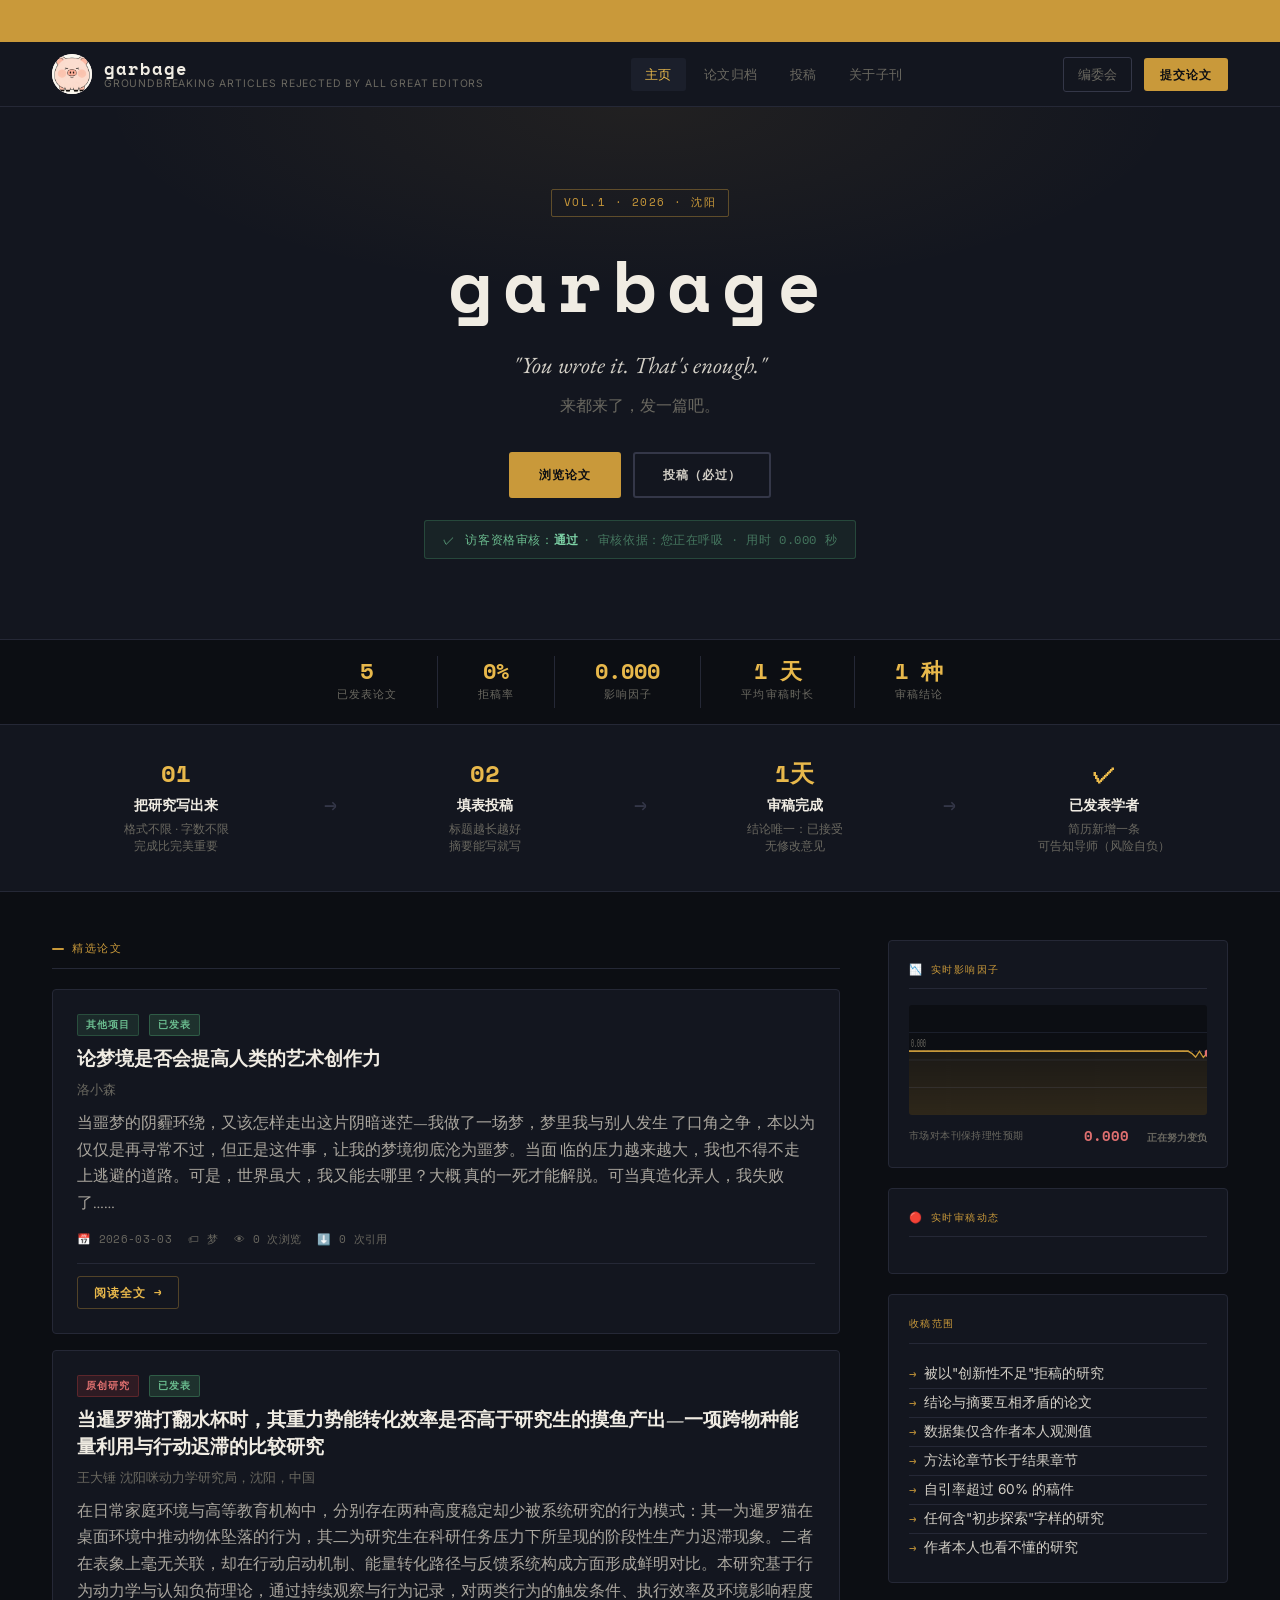
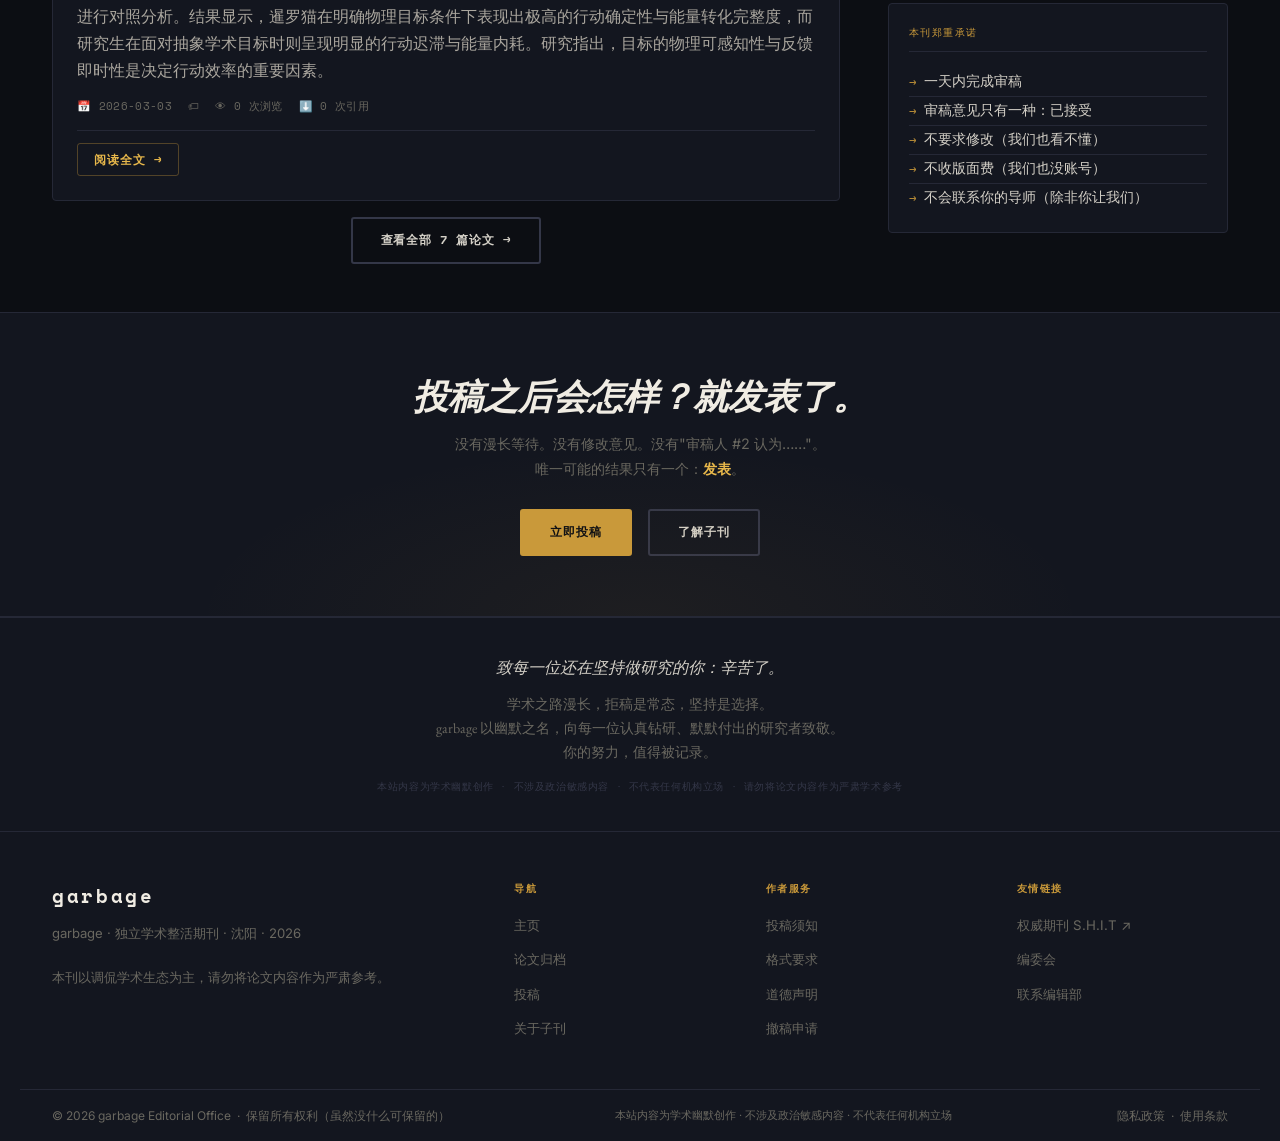
==== commit 51c6c2d9: "Add files via upload" ====
--- a/ZHENGHUO/index.html
+++ b/ZHENGHUO/index.html
@@ -138,6 +138,32 @@
       <div class="sec-label">精选论文</div>
 
 
+  <div class="paper-card" data-category="other">
+    <div class="paper-card-top">
+      <span class="tag green">其他项目</span>
+      <span class="tag accepted">已发表</span>
+    </div>
+    <h3 class="paper-title">
+      <a href="papers/123.pdf" target="_blank" rel="noopener">论梦境是否会提高人类的艺术创作力</a>
+    </h3>
+    <p class="paper-authors">洛小森</p>
+    <p class="paper-abstract">
+      当噩梦的阴霾环绕，又该怎样走出这片阴暗迷茫—我做了一场梦，梦里我与别人发生
+了口角之争，本以为仅仅是再寻常不过，但正是这件事，让我的梦境彻底沦为噩梦。当面
+临的压力越来越大，我也不得不走上逃避的道路。可是，世界虽大，我又能去哪里？大概
+真的一死才能解脱。可当真造化弄人，我失败了……
+    </p>
+    <div class="paper-footer">
+      <span>📅 2026-03-03</span>
+      <span>🏷 梦</span>
+      <span>👁 0 次浏览</span>
+      <span>⬇️ 0 次引用</span>
+    </div>
+    <div class="paper-actions">
+      <a href="papers/123.pdf" target="_blank" rel="noopener" class="read-btn">阅读全文 →</a>
+    </div>
+  </div>
+
   <div class="paper-card" data-category="methodology">
     <div class="paper-card-top">
       <span class="tag red">原创研究</span>
@@ -161,35 +187,8 @@
     </div>
   </div>
 
-  <div class="paper-card" data-category="editorial">
-    <div class="paper-card-top">
-      <span class="tag gold">主编按</span>
-      
-    </div>
-    <h3 class="paper-title">
-      <a href="papers/致读者.pdf" target="_blank" rel="noopener">致读者：为什么我们需要 garbage</a>
-    </h3>
-    <p class="paper-authors">熬不住了¹  ·  ¹ 沈阳某大学 303 宿舍上铺</p>
-    <p class="paper-abstract">
-      在一个一切都追求“顶刊”“核心”“影响因子”的时代，我们决定创办一本叫做《Garbage》的期刊。
-这不是自暴自弃，也不是学术摆烂，而是一种诚实。因为在真实的科研世界里，大量想法是半成品，大量结论是不完美的，大量灵感是从“看起来像垃圾”的问题开始的。真正的创新往往诞生在混乱里，而不是排版整齐的摘要里。
-《Garbage》致力于发表那些过于荒谬而被拒稿、过于真实而不够宏大、过于具体而难以上升到“理论高度”的研究。我们相信：当严肃遇见荒诞，当逻辑遇见日常，当论文开始承认自己并不伟大，科学反而会变得更诚实。
-欢迎向《Garbage》投稿。
-我们不承诺影响因子，但保证影响心情。
-    </p>
-    <div class="paper-footer">
-      <span>📅 2026-03-01</span>
-      <span>🏷 社论</span>
-      <span>👁 0 次浏览</span>
-      <span>⬇️ 0 次引用</span>
-    </div>
-    <div class="paper-actions">
-      <a href="papers/致读者.pdf" target="_blank" rel="noopener" class="read-btn">阅读全文 →</a>
-    </div>
-  </div>
-
       <div style="text-align:center; margin-top: 8px;">
-        <a href="papers.html" class="btn-lg outline" style="display:inline-block;">查看全部 6 篇论文 →</a>
+        <a href="papers.html" class="btn-lg outline" style="display:inline-block;">查看全部 7 篇论文 →</a>
       </div>
     </main>
 
